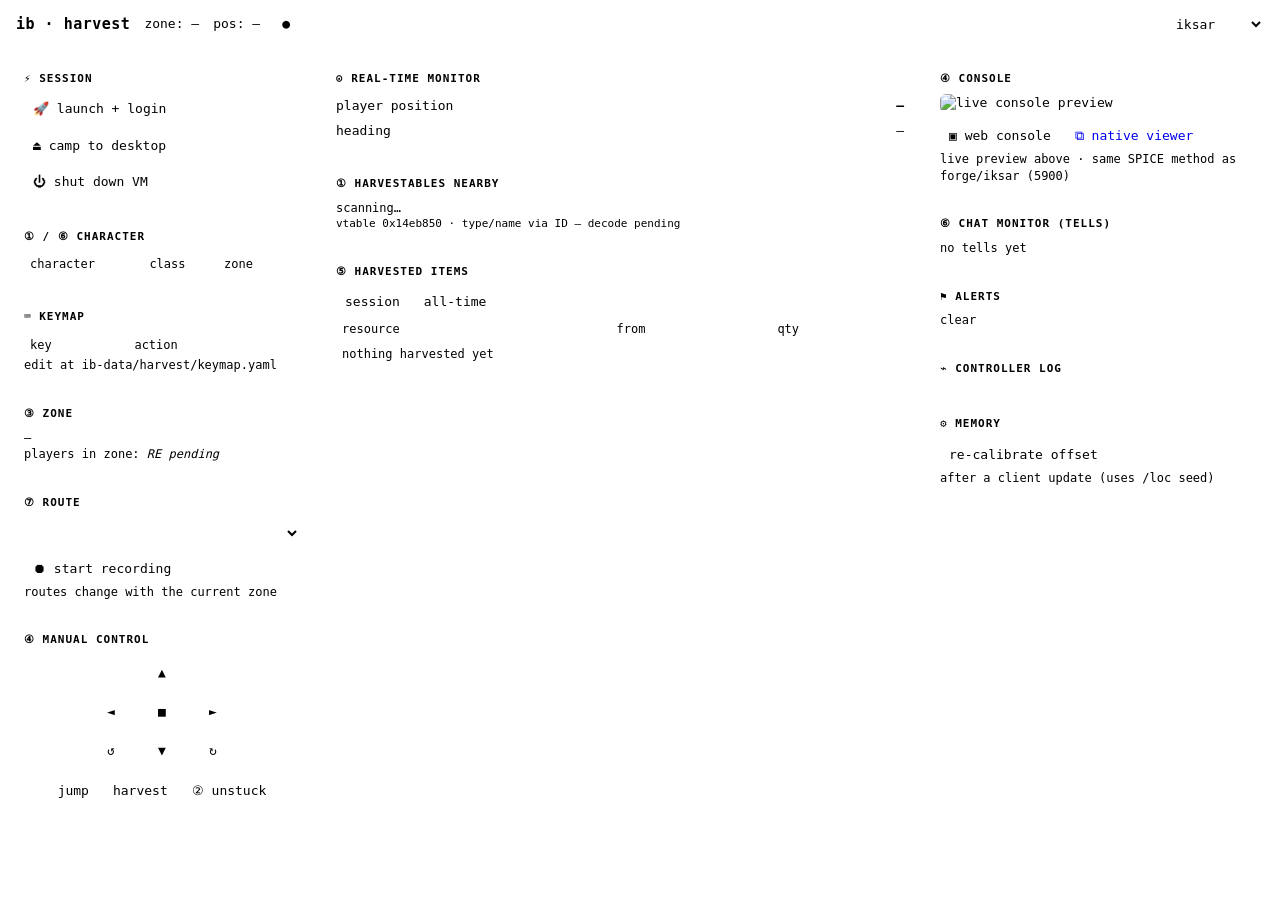
==== harvest/web/index.html @ ede12010 "login: working hands-off launch via agent keybd_event + UI session controls The fix: AHK Send doesn'" ====
<!doctype html>
<html lang="en" data-theme="iksar">
<head>
<meta charset="utf-8"><meta name="viewport" content="width=device-width,initial-scale=1">
<title>ib · harvest</title>
<link rel="stylesheet" href="/static/themes.css">
<style>
*{box-sizing:border-box}
body{margin:0;background:var(--bg);color:var(--fg);font:13px/1.4 ui-monospace,Menlo,Consolas,monospace}
header{display:flex;align-items:center;gap:14px;padding:10px 16px;border-bottom:1px solid var(--line);background:var(--panel)}
header b{color:var(--accent);font-size:15px;letter-spacing:.5px}
.zone{color:var(--good)} .pos{color:var(--muted)}
.pill{padding:2px 8px;border:1px solid var(--line);border-radius:10px;color:var(--muted)}
.pill.live{color:var(--accent);border-color:var(--accent)}
main{display:grid;grid-template-columns:300px 1fr 340px;gap:12px;padding:12px}
.panel{background:var(--panel);border:1px solid var(--line);border-radius:8px;padding:10px 12px;margin-bottom:12px}
.panel h3{margin:0 0 8px;font-size:11px;text-transform:uppercase;letter-spacing:1px;color:var(--muted)}
.pending{color:var(--warn);font-style:italic;font-size:12px}
button,select,input{background:var(--bg);color:var(--fg);border:1px solid var(--line);border-radius:6px;padding:6px 9px;cursor:pointer;font:inherit}
button:hover{border-color:var(--accent)} .btnrow{display:flex;flex-wrap:wrap;gap:6px}
table{width:100%;border-collapse:collapse;font-size:12px}th,td{text-align:left;padding:4px 6px;border-bottom:1px solid var(--line)}th{color:var(--muted);font-weight:400}
tr.sel{cursor:pointer} tr.sel:hover{background:var(--bg)}
.rec{color:var(--bad)} .muted{color:var(--muted);font-size:12px}
.dpad{display:grid;grid-template-columns:repeat(3,46px);gap:5px;justify-content:center}
.dpad button{height:34px}
.mon-row{display:flex;justify-content:space-between;border-bottom:1px solid var(--line);padding:3px 0}
#frame{width:100%;border:1px solid var(--line);border-radius:6px;background:var(--bg);aspect-ratio:16/9;object-fit:cover}
</style>
</head>
<body>
<header>
  <b>ib · harvest</b>
  <span class="zone" id="zone">zone: —</span>
  <span class="pos" id="pos">pos: —</span>
  <span class="pill" id="link">●</span>
  <span style="flex:1"></span>
  <select id="theme" title="theme">
    <option value="iksar">iksar</option><option value="midnight">midnight</option>
    <option value="grafana">grafana</option><option value="amber">amber</option>
    <option value="paper">paper</option><option value="defiler">defiler</option>
  </select>
</header>
<main>
  <!-- LEFT -->
  <div>
    <div class="panel"><h3>⚡ session</h3>
      <div class="btnrow">
        <button onclick="launch()">🚀 launch + login</button>
        <button onclick="camp()">⏏ camp to desktop</button>
        <button onclick="shutdownVM()">⏻ shut down VM</button></div>
      <div class="muted" id="sessmsg"></div>
    </div>
    <div class="panel"><h3>① / ⑥ character</h3>
      <table><thead><tr><th>character</th><th>class</th><th>zone</th><th></th></tr></thead>
        <tbody id="charrows"></tbody></table>
      <div class="muted" id="charmsg"></div>
    </div>
    <div class="panel"><h3>⌨ keymap</h3>
      <table><thead><tr><th>key</th><th>action</th></tr></thead><tbody id="keymaprows"></tbody></table>
      <div class="muted">edit at ib-data/harvest/keymap.yaml</div>
    </div>
    <div class="panel"><h3>③ zone</h3><div id="zone2" class="muted">—</div>
      <div class="muted">players in zone: <span id="pcount" class="pending">RE pending</span></div></div>
    <div class="panel"><h3>⑦ route</h3>
      <select id="routesel" style="width:100%"></select>
      <div class="btnrow" style="margin-top:6px">
        <button id="recbtn" onclick="toggleRec()">⏺ start recording</button>
        <span id="recinfo" class="muted"></span></div>
      <div class="muted">routes change with the current zone</div></div>
    <div class="panel"><h3>④ manual control</h3>
      <div class="dpad">
        <span></span><button onclick="mv('forward')">▲</button><span></span>
        <button onclick="mv('strafeL')">◄</button><button onclick="post('/api/stop')">■</button><button onclick="mv('strafeR')">►</button>
        <button onclick="mv('left')">↺</button><button onclick="mv('back')">▼</button><button onclick="mv('right')">↻</button></div>
      <div class="btnrow" style="margin-top:8px;justify-content:center">
        <button onclick="mv('jump',300)">jump</button>
        <button onclick="post('/api/harvest')">harvest</button>
        <button onclick="unstuck()">② unstuck</button></div></div>
  </div>
  <!-- CENTER -->
  <div>
    <div class="panel"><h3>⊙ real-time monitor</h3>
      <div class="mon-row"><span>player position</span><b id="m_pos" style="color:var(--accent)">—</b></div>
      <div class="mon-row"><span>heading</span><span id="m_hdg">—</span></div></div>
    <div class="panel"><h3>① harvestables nearby <span id="nodeage" class="muted"></span></h3>
      <div id="nodes" class="muted">scanning…</div>
      <div class="muted" style="font-size:11px">vtable 0x14eb850 · type/name via ID — decode pending</div></div>
    <div class="panel"><h3>⑤ harvested items</h3>
      <div class="btnrow"><button onclick="setTab('session')" id="tabS">session</button><button onclick="setTab('all')" id="tabA">all-time</button></div>
      <table><thead><tr><th>resource</th><th>from</th><th>qty</th></tr></thead>
        <tbody id="harvrows"><tr><td class="muted" colspan=3>nothing harvested yet</td></tr></tbody></table></div>
  </div>
  <!-- RIGHT -->
  <div>
    <div class="panel"><h3>④ console</h3>
      <img id="frame" alt="live console preview">
      <div class="btnrow" style="margin-top:8px">
        <button onclick="webConsole()">▣ web console</button>
        <a href="ibconsole://open?port=5900"><button>⧉ native viewer</button></a></div>
      <div class="muted">live preview above · same SPICE method as forge/iksar (5900)</div></div>
    <div class="panel"><h3>⑥ chat monitor (tells)</h3>
      <div id="chatmon" class="muted">no tells yet</div></div>
    <div class="panel"><h3>⚑ alerts</h3>
      <div id="alerts" class="muted">clear</div></div>
    <div class="panel"><h3>⌁ controller log</h3>
      <div id="clog" class="muted" style="max-height:180px;overflow:auto"></div></div>
    <div class="panel"><h3>⚙ memory</h3>
      <button onclick="recal()">re-calibrate offset</button>
      <div class="muted">after a client update (uses /loc seed)</div></div>
  </div>
</main>
<script>
// theme
const th=document.getElementById('theme'); const sv=localStorage.getItem('ibh-theme');
if(sv){document.documentElement.dataset.theme=sv;th.value=sv}
th.onchange=()=>{document.documentElement.dataset.theme=th.value;localStorage.setItem('ibh-theme',th.value)};
let recording=false, lastZone=null, tab='session';
async function post(u,b){return (await fetch(u,{method:'POST',headers:{'Content-Type':'application/json'},body:JSON.stringify(b||{})})).json()}
function mv(dir,ms){post('/api/move',{dir,ms:ms||450})}
function unstuck(){post('/api/move',{dir:'jump',ms:300});setTimeout(()=>post('/api/move',{dir:'back',ms:600}),350)}
function setTab(t){tab=t}
function webConsole(){window.open(location.origin+'/static/spice/console.html?port=5900','ibhcon','width=1040,height=620')}
async function toggleRec(){
  if(!recording){await post('/api/route/record',{action:'start',name:prompt('route name?')||''});recording=true;recbtn.textContent='⏹ stop recording';recbtn.classList.add('rec')}
  else{const r=await post('/api/route/record',{action:'stop'});recording=false;recbtn.textContent='⏺ start recording';recbtn.classList.remove('rec');alert('saved '+(r.name||'')+' — '+(r.points||0)+' pts '+(r.loop?'(loop)':'(open)'))}
}
async function loadChars(){
  const cs=await (await fetch('/api/characters')).json();
  document.getElementById('charrows').innerHTML=cs.map(c=>`<tr class="sel"><td>${c.character}</td><td>${c.class||''}</td><td>${c.zone||''}</td><td><button onclick="login('${c.character}')">login</button></td></tr>`).join('')||'<tr><td class="muted" colspan=4>no characters</td></tr>';
}
async function login(ch){charmsg.textContent='logging in '+ch+'…';const r=await post('/api/char',{character:ch});charmsg.textContent=r.ok?('logged in '+ch):'login failed'}
const sessmsg=()=>document.getElementById('sessmsg');
async function launch(){sessmsg().textContent='launching + logging in (boots VM, ~3-5 min)… watch the controller log';await post('/api/launch',{})}
async function camp(){sessmsg().textContent='camping to desktop…';const r=await post('/api/camp',{});sessmsg().textContent=r.ok?'camped (client closing)':'camp failed'}
async function shutdownVM(){if(!confirm('Shut down the VM?'))return;sessmsg().textContent='shutting down VM…';const r=await post('/api/shutdown',{});sessmsg().textContent=r.ok?'VM shutting down':'shutdown failed'}
async function loadKeymap(){try{const k=await (await fetch('/api/keymap')).json();document.getElementById('keymaprows').innerHTML=(k.binds||[]).map(b=>`<tr><td><b>${b.key}</b></td><td>${b.action}${b.note?` <span class="muted">(${b.note})</span>`:''}</td></tr>`).join('')}catch(e){}}
loadKeymap();
async function recal(){const p=document.getElementById('m_pos').textContent.split(',').map(Number);if(p.length<3||isNaN(p[0]))return alert('no live position');const r=await post('/api/recalibrate',{x:p[0],y:p[1],z:p[2]});alert('offset '+(r.primary||'not found'))}
function refreshFrame(){const f=document.getElementById('frame');const img=new Image();img.onload=()=>{f.src=img.src};img.src='/api/frame.jpg?t='+Date.now()}
async function tick(){
  let d; try{d=await (await fetch('/api/state')).json()}catch(e){document.getElementById('link').className='pill';return}
  const st=d.state||{}, live=st.ok&&st.pos;
  document.getElementById('link').className='pill '+(live?'live':'');
  document.getElementById('zone').textContent='zone: '+(d.zone||'—');
  document.getElementById('zone2').textContent=d.zone||'(RE pending — zone name)';
  document.getElementById('pos').textContent=live?('pos: '+st.pos.join(', ')):'pos: '+(st.err||'—');
  document.getElementById('m_pos').textContent=live?st.pos.join(', '):'—';
  document.getElementById('m_hdg').textContent=(live&&st.heading!=null)?(st.heading+'° '+(st.compass||'')):'—';
  const rs=d.routes||{}, sel=document.getElementById('routesel');
  if(d.zone!==lastZone){lastZone=d.zone;sel.innerHTML='';const ks=Object.keys(rs);(ks.length?ks:[]).forEach(n=>{const o=document.createElement('option');o.textContent=n+' ('+rs[n].points.length+' pts'+(rs[n].loop?', loop':'')+')';sel.appendChild(o)});if(!ks.length){const o=document.createElement('option');o.textContent='(no routes for this zone yet)';sel.appendChild(o)}}
  document.getElementById('recinfo').textContent=d.recording?('● recording '+d.recording.points+' pts'):'';
  document.getElementById('clog').innerHTML=(d.log||[]).slice(-30).reverse().map(l=>'<div>'+l.replace(/</g,'&lt;')+'</div>').join('');
  // nearby NODES — live from the game's harvestable array (fast, every poll, REAL nodes only)
  const nodes=st.nodes||[];
  document.getElementById('nodeage').textContent=live?('· '+nodes.length+' tracked'):'';
  document.getElementById('nodes').innerHTML=(live&&nodes.length)?nodes.slice(0,14).map(n=>
    `<div class="mon-row"><span class="zone">⛏ ${(n.name||'unknown/too far').replace(/</g,'&lt;')}</span><span>${n.dist} m · ${n.xyz[0]}, ${n.xyz[2]}</span></div>`).join('')
    :(live?'<span class="muted">no harvestables within 220 m</span>':'<span class="pending">…</span>');
  // harvested-items table (session / all-time) — resource name · source node · qty
  const hv=d.harvest||{session:{},all_time:{}}; const tbl=hv[tab==='all'?'all_time':'session']||{};
  document.getElementById('tabS').style.borderColor=tab==='session'?'var(--accent)':'';
  document.getElementById('tabA').style.borderColor=tab==='all'?'var(--accent)':'';
  const rows=Object.entries(tbl).sort((a,b)=>b[1].qty-a[1].qty);
  document.getElementById('harvrows').innerHTML=rows.length?rows.map(([item,e])=>
    `<tr><td>${e.rare?'<span class="rec" title="rare">★ </span>':''}${item.replace(/</g,'&lt;')}</td><td class="muted">${(e.node||'').replace(/</g,'&lt;')}</td><td>${e.qty}</td></tr>`).join('')
    :'<tr><td class="muted" colspan=3>nothing harvested yet</td></tr>';
  // chat monitor (tells)
  const tells=hv.tells||[];
  document.getElementById('chatmon').innerHTML=tells.length?tells.slice(-8).reverse().map(t=>
    `<div><b class="zone">${(t.from||'?').replace(/</g,'&lt;')}</b>: ${(t.msg||'').replace(/</g,'&lt;')}</div>`).join(''):'no tells yet';
  // alerts
  const al=d.alerts||[]; const col={combat:'var(--bad)',pm:'var(--accent)',rare:'var(--good)',stuck:'var(--warn)'};
  document.getElementById('alerts').innerHTML=al.length?al.map(a=>
    `<div style="color:${col[a.kind]||'var(--fg)'}">● ${a.kind.toUpperCase()} — ${(a.msg||'').replace(/</g,'&lt;')}</div>`).join(''):'<span class="muted">clear</span>';
}
loadChars();setInterval(tick,1500);tick();setInterval(refreshFrame,1500);refreshFrame();
</script>
</body>
</html>
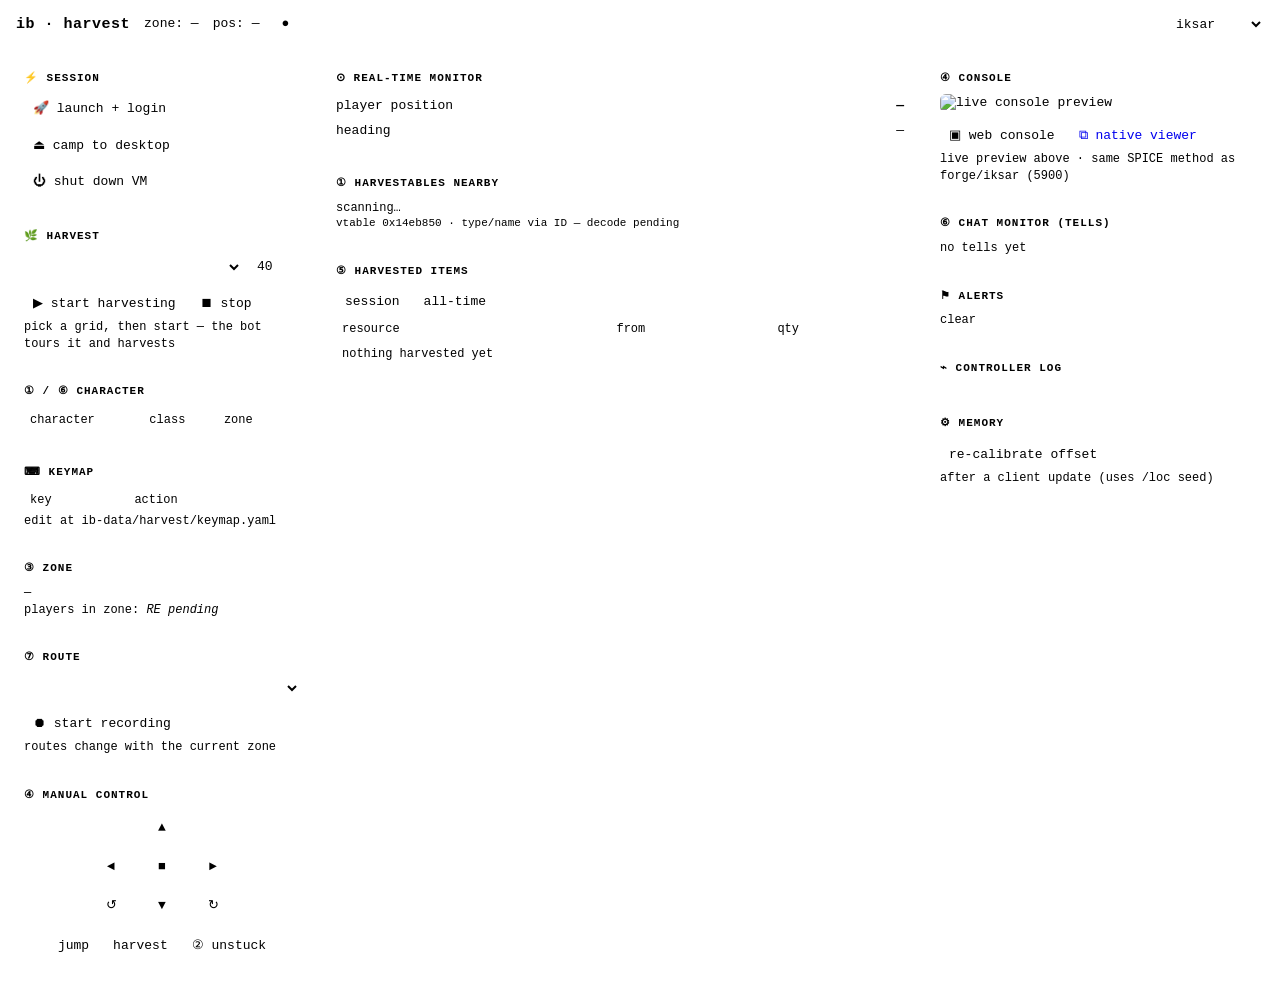
==== commit 4c9a8fb5: "harvest: self-serve gather from the UI (grid picker + start/stop) + HUD on launch #2 self-serve harv" ====
--- a/harvest/web/index.html
+++ b/harvest/web/index.html
@@ -49,6 +49,16 @@
         <button onclick="camp()">⏏ camp to desktop</button>
         <button onclick="shutdownVM()">⏻ shut down VM</button></div>
       <div class="muted" id="sessmsg"></div>
+    </div>
+    <div class="panel"><h3>🌿 harvest</h3>
+      <div class="btnrow">
+        <select id="gridsel" style="flex:1" title="recorded grid (route) to harvest on"></select>
+        <input id="laps" type="number" value="40" min="1" style="width:52px" title="laps around the grid">
+      </div>
+      <div class="btnrow" style="margin-top:6px">
+        <button onclick="startHarvest()" id="harvbtn">▶ start harvesting</button>
+        <button onclick="stopHarvest()">⏹ stop</button></div>
+      <div class="muted" id="harvmsg">pick a grid, then start — the bot tours it and harvests</div>
     </div>
     <div class="panel"><h3>① / ⑥ character</h3>
       <table><thead><tr><th>character</th><th>class</th><th>zone</th><th></th></tr></thead>
@@ -135,6 +145,11 @@
 async function shutdownVM(){if(!confirm('Shut down the VM?'))return;sessmsg().textContent='shutting down VM…';const r=await post('/api/shutdown',{});sessmsg().textContent=r.ok?'VM shutting down':'shutdown failed'}
 async function loadKeymap(){try{const k=await (await fetch('/api/keymap')).json();document.getElementById('keymaprows').innerHTML=(k.binds||[]).map(b=>`<tr><td><b>${b.key}</b></td><td>${b.action}${b.note?` <span class="muted">(${b.note})</span>`:''}</td></tr>`).join('')}catch(e){}}
 loadKeymap();
+async function loadGrids(){try{const d=await (await fetch('/api/grids')).json();const sel=document.getElementById('gridsel');sel.innerHTML=(d.grids||[]).map(g=>`<option value="${g.zone}">${g.zone} — ${g.points} pts</option>`).join('')||'<option value="">no grid recorded</option>';}catch(e){}}
+loadGrids();
+const harvmsg=()=>document.getElementById('harvmsg');
+async function startHarvest(){const zone=document.getElementById('gridsel').value;const laps=parseInt(document.getElementById('laps').value)||40;harvmsg().textContent='starting harvest…';const r=await post('/api/gather',{action:'start',zone,laps});harvmsg().textContent=r.ok?`harvesting ${r.grid} (${r.laps} laps)`:`start failed: ${r.err||'?'}`;}
+async function stopHarvest(){harvmsg().textContent='stopping…';await post('/api/gather',{action:'stop'});harvmsg().textContent='stopped';}
 async function recal(){const p=document.getElementById('m_pos').textContent.split(',').map(Number);if(p.length<3||isNaN(p[0]))return alert('no live position');const r=await post('/api/recalibrate',{x:p[0],y:p[1],z:p[2]});alert('offset '+(r.primary||'not found'))}
 function refreshFrame(){const f=document.getElementById('frame');const img=new Image();img.onload=()=>{f.src=img.src};img.src='/api/frame.jpg?t='+Date.now()}
 async function tick(){
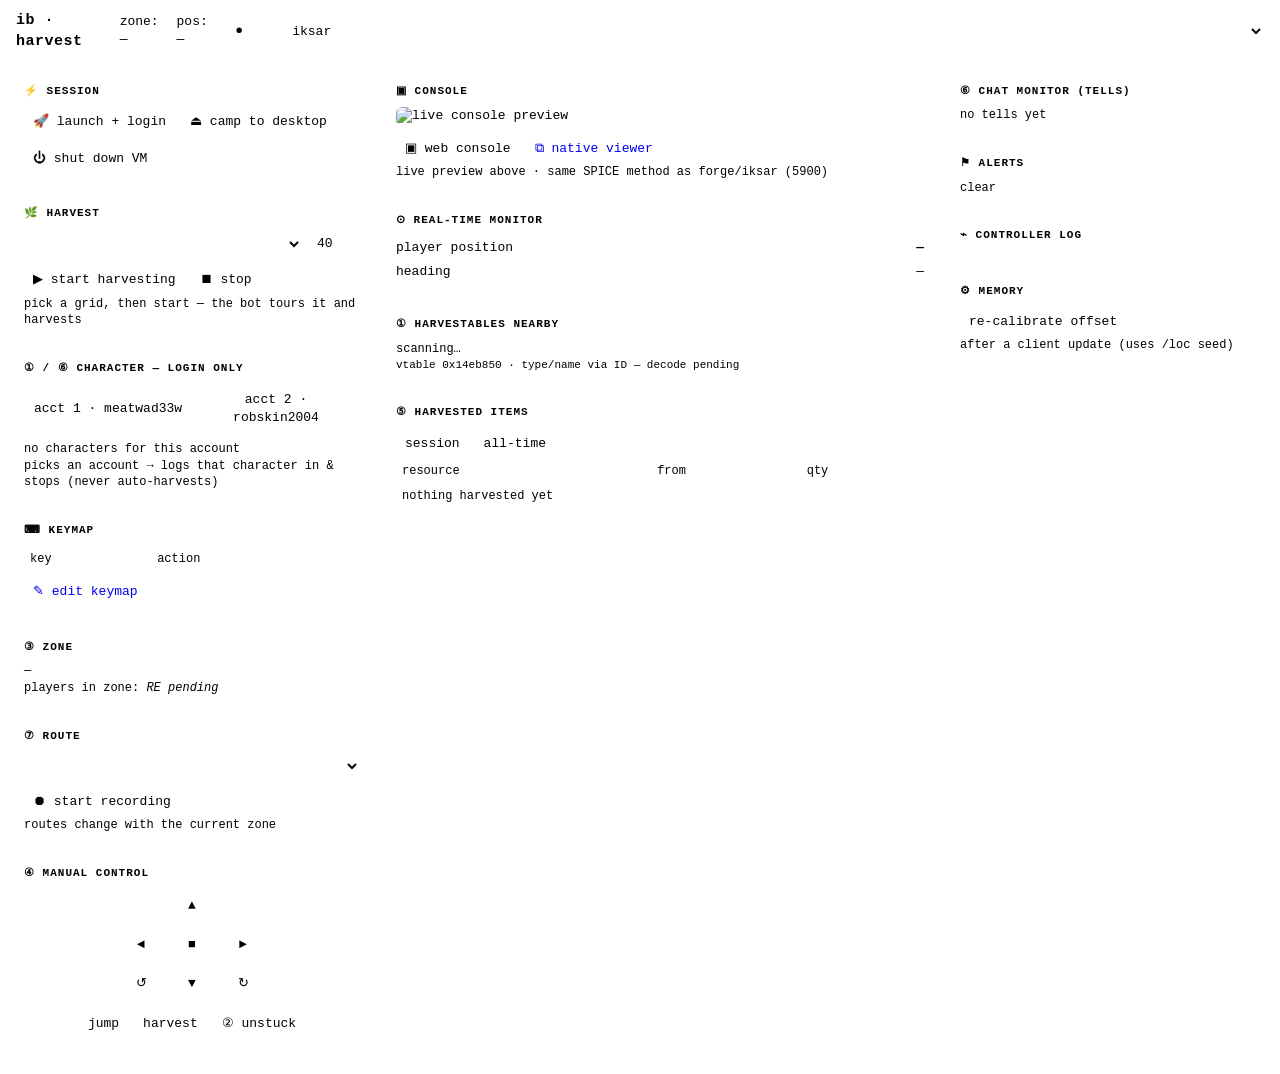
==== commit d434e25b: "harvest UI: wider panels, account/char login selector, console centered, keymap editor 1. Widen left" ====
--- a/harvest/web/index.html
+++ b/harvest/web/index.html
@@ -12,12 +12,19 @@
 .zone{color:var(--good)} .pos{color:var(--muted)}
 .pill{padding:2px 8px;border:1px solid var(--line);border-radius:10px;color:var(--muted)}
 .pill.live{color:var(--accent);border-color:var(--accent)}
-main{display:grid;grid-template-columns:300px 1fr 340px;gap:12px;padding:12px}
-.panel{background:var(--panel);border:1px solid var(--line);border-radius:8px;padding:10px 12px;margin-bottom:12px}
+main{display:grid;grid-template-columns:360px minmax(0,1fr) 320px;gap:12px;padding:12px}
+.panel{background:var(--panel);border:1px solid var(--line);border-radius:8px;padding:10px 12px;margin-bottom:12px;min-width:0}
 .panel h3{margin:0 0 8px;font-size:11px;text-transform:uppercase;letter-spacing:1px;color:var(--muted)}
 .pending{color:var(--warn);font-style:italic;font-size:12px}
-button,select,input{background:var(--bg);color:var(--fg);border:1px solid var(--line);border-radius:6px;padding:6px 9px;cursor:pointer;font:inherit}
+button,select,input{background:var(--bg);color:var(--fg);border:1px solid var(--line);border-radius:6px;padding:6px 9px;cursor:pointer;font:inherit;max-width:100%}
+select{width:100%}
 button:hover{border-color:var(--accent)} .btnrow{display:flex;flex-wrap:wrap;gap:6px}
+.seg{display:flex;gap:0;margin-bottom:8px}
+.seg button{flex:1;border-radius:0;border-right:0}
+.seg button:first-child{border-radius:6px 0 0 6px} .seg button:last-child{border-radius:0 6px 6px 0;border-right:1px solid var(--line)}
+.seg button.on{background:var(--accent);color:var(--bg);border-color:var(--accent)}
+.charlist button{padding:3px 8px}
+#frame.big{aspect-ratio:16/10}
 table{width:100%;border-collapse:collapse;font-size:12px}th,td{text-align:left;padding:4px 6px;border-bottom:1px solid var(--line)}th{color:var(--muted);font-weight:400}
 tr.sel{cursor:pointer} tr.sel:hover{background:var(--bg)}
 .rec{color:var(--bad)} .muted{color:var(--muted);font-size:12px}
@@ -60,14 +67,16 @@
         <button onclick="stopHarvest()">⏹ stop</button></div>
       <div class="muted" id="harvmsg">pick a grid, then start — the bot tours it and harvests</div>
     </div>
-    <div class="panel"><h3>① / ⑥ character</h3>
-      <table><thead><tr><th>character</th><th>class</th><th>zone</th><th></th></tr></thead>
-        <tbody id="charrows"></tbody></table>
-      <div class="muted" id="charmsg"></div>
+    <div class="panel"><h3>① / ⑥ character — login only</h3>
+      <div class="seg">
+        <button id="acc1" onclick="setAcct('meatwad33w')">acct 1 · meatwad33w</button>
+        <button id="acc2" onclick="setAcct('robskin2004')">acct 2 · robskin2004</button></div>
+      <div id="charlist" class="charlist btnrow"></div>
+      <div class="muted" id="charmsg">picks an account → logs that character in &amp; stops (never auto-harvests)</div>
     </div>
     <div class="panel"><h3>⌨ keymap</h3>
       <table><thead><tr><th>key</th><th>action</th></tr></thead><tbody id="keymaprows"></tbody></table>
-      <div class="muted">edit at ib-data/harvest/keymap.yaml</div>
+      <div class="btnrow" style="margin-top:6px"><a href="/static/keymap.html"><button>✎ edit keymap</button></a></div>
     </div>
     <div class="panel"><h3>③ zone</h3><div id="zone2" class="muted">—</div>
       <div class="muted">players in zone: <span id="pcount" class="pending">RE pending</span></div></div>
@@ -89,6 +98,12 @@
   </div>
   <!-- CENTER -->
   <div>
+    <div class="panel"><h3>▣ console</h3>
+      <img id="frame" class="big" alt="live console preview">
+      <div class="btnrow" style="margin-top:8px">
+        <button onclick="webConsole()">▣ web console</button>
+        <a href="ibconsole://open?port=5900"><button>⧉ native viewer</button></a></div>
+      <div class="muted">live preview above · same SPICE method as forge/iksar (5900)</div></div>
     <div class="panel"><h3>⊙ real-time monitor</h3>
       <div class="mon-row"><span>player position</span><b id="m_pos" style="color:var(--accent)">—</b></div>
       <div class="mon-row"><span>heading</span><span id="m_hdg">—</span></div></div>
@@ -102,12 +117,6 @@
   </div>
   <!-- RIGHT -->
   <div>
-    <div class="panel"><h3>④ console</h3>
-      <img id="frame" alt="live console preview">
-      <div class="btnrow" style="margin-top:8px">
-        <button onclick="webConsole()">▣ web console</button>
-        <a href="ibconsole://open?port=5900"><button>⧉ native viewer</button></a></div>
-      <div class="muted">live preview above · same SPICE method as forge/iksar (5900)</div></div>
     <div class="panel"><h3>⑥ chat monitor (tells)</h3>
       <div id="chatmon" class="muted">no tells yet</div></div>
     <div class="panel"><h3>⚑ alerts</h3>
@@ -134,21 +143,22 @@
   if(!recording){await post('/api/route/record',{action:'start',name:prompt('route name?')||''});recording=true;recbtn.textContent='⏹ stop recording';recbtn.classList.add('rec')}
   else{const r=await post('/api/route/record',{action:'stop'});recording=false;recbtn.textContent='⏺ start recording';recbtn.classList.remove('rec');alert('saved '+(r.name||'')+' — '+(r.points||0)+' pts '+(r.loop?'(loop)':'(open)'))}
 }
-async function loadChars(){
-  const cs=await (await fetch('/api/characters')).json();
-  document.getElementById('charrows').innerHTML=cs.map(c=>`<tr class="sel"><td>${c.character}</td><td>${c.class||''}</td><td>${c.zone||''}</td><td><button onclick="login('${c.character}')">login</button></td></tr>`).join('')||'<tr><td class="muted" colspan=4>no characters</td></tr>';
-}
-async function login(ch){charmsg.textContent='logging in '+ch+'…';const r=await post('/api/char',{character:ch});charmsg.textContent=r.ok?('logged in '+ch):'login failed'}
+let chars=[], acct='robskin2004';
+async function loadChars(){try{chars=await (await fetch('/api/characters')).json()}catch(e){chars=[]}renderChars();}
+function setAcct(u){acct=u;document.getElementById('acc1').classList.toggle('on',u==='meatwad33w');document.getElementById('acc2').classList.toggle('on',u==='robskin2004');renderChars();}
+function renderChars(){const list=chars.filter(c=>c.user===acct);document.getElementById('charlist').innerHTML=list.length?list.map(c=>`<button onclick="loginChar('${c.character}')">${c.character}</button>`).join(''):'<span class="muted">no characters for this account</span>';}
+async function loginChar(ch){document.getElementById('charmsg').textContent='launching + logging in '+ch+'… (boots VM ~3-5 min) — watch the controller log';await post('/api/launch',{character:ch});}
+loadChars(); setAcct('robskin2004');
 const sessmsg=()=>document.getElementById('sessmsg');
 async function launch(){sessmsg().textContent='launching + logging in (boots VM, ~3-5 min)… watch the controller log';await post('/api/launch',{})}
 async function camp(){sessmsg().textContent='camping to desktop…';const r=await post('/api/camp',{});sessmsg().textContent=r.ok?'camped (client closing)':'camp failed'}
 async function shutdownVM(){if(!confirm('Shut down the VM?'))return;sessmsg().textContent='shutting down VM…';const r=await post('/api/shutdown',{});sessmsg().textContent=r.ok?'VM shutting down':'shutdown failed'}
 async function loadKeymap(){try{const k=await (await fetch('/api/keymap')).json();document.getElementById('keymaprows').innerHTML=(k.binds||[]).map(b=>`<tr><td><b>${b.key}</b></td><td>${b.action}${b.note?` <span class="muted">(${b.note})</span>`:''}</td></tr>`).join('')}catch(e){}}
 loadKeymap();
-async function loadGrids(){try{const d=await (await fetch('/api/grids')).json();const sel=document.getElementById('gridsel');sel.innerHTML=(d.grids||[]).map(g=>`<option value="${g.zone}">${g.zone} — ${g.points} pts</option>`).join('')||'<option value="">no grid recorded</option>';}catch(e){}}
+async function loadGrids(){try{const d=await (await fetch('/api/grids')).json();const sel=document.getElementById('gridsel');sel.innerHTML=(d.grids||[]).map(g=>`<option value="${g.file}">${g.name} — ${g.points} pts</option>`).join('')||'<option value="">no grid recorded</option>';}catch(e){}}
 loadGrids();
 const harvmsg=()=>document.getElementById('harvmsg');
-async function startHarvest(){const zone=document.getElementById('gridsel').value;const laps=parseInt(document.getElementById('laps').value)||40;harvmsg().textContent='starting harvest…';const r=await post('/api/gather',{action:'start',zone,laps});harvmsg().textContent=r.ok?`harvesting ${r.grid} (${r.laps} laps)`:`start failed: ${r.err||'?'}`;}
+async function startHarvest(){const grid=document.getElementById('gridsel').value;const laps=parseInt(document.getElementById('laps').value)||40;harvmsg().textContent='starting harvest…';const r=await post('/api/gather',{action:'start',grid,laps});harvmsg().textContent=r.ok?`harvesting ${r.grid} (${r.laps} laps)`:`start failed: ${r.err||'?'}`;}
 async function stopHarvest(){harvmsg().textContent='stopping…';await post('/api/gather',{action:'stop'});harvmsg().textContent='stopped';}
 async function recal(){const p=document.getElementById('m_pos').textContent.split(',').map(Number);if(p.length<3||isNaN(p[0]))return alert('no live position');const r=await post('/api/recalibrate',{x:p[0],y:p[1],z:p[2]});alert('offset '+(r.primary||'not found'))}
 function refreshFrame(){const f=document.getElementById('frame');const img=new Image();img.onload=()=>{f.src=img.src};img.src='/api/frame.jpg?t='+Date.now()}
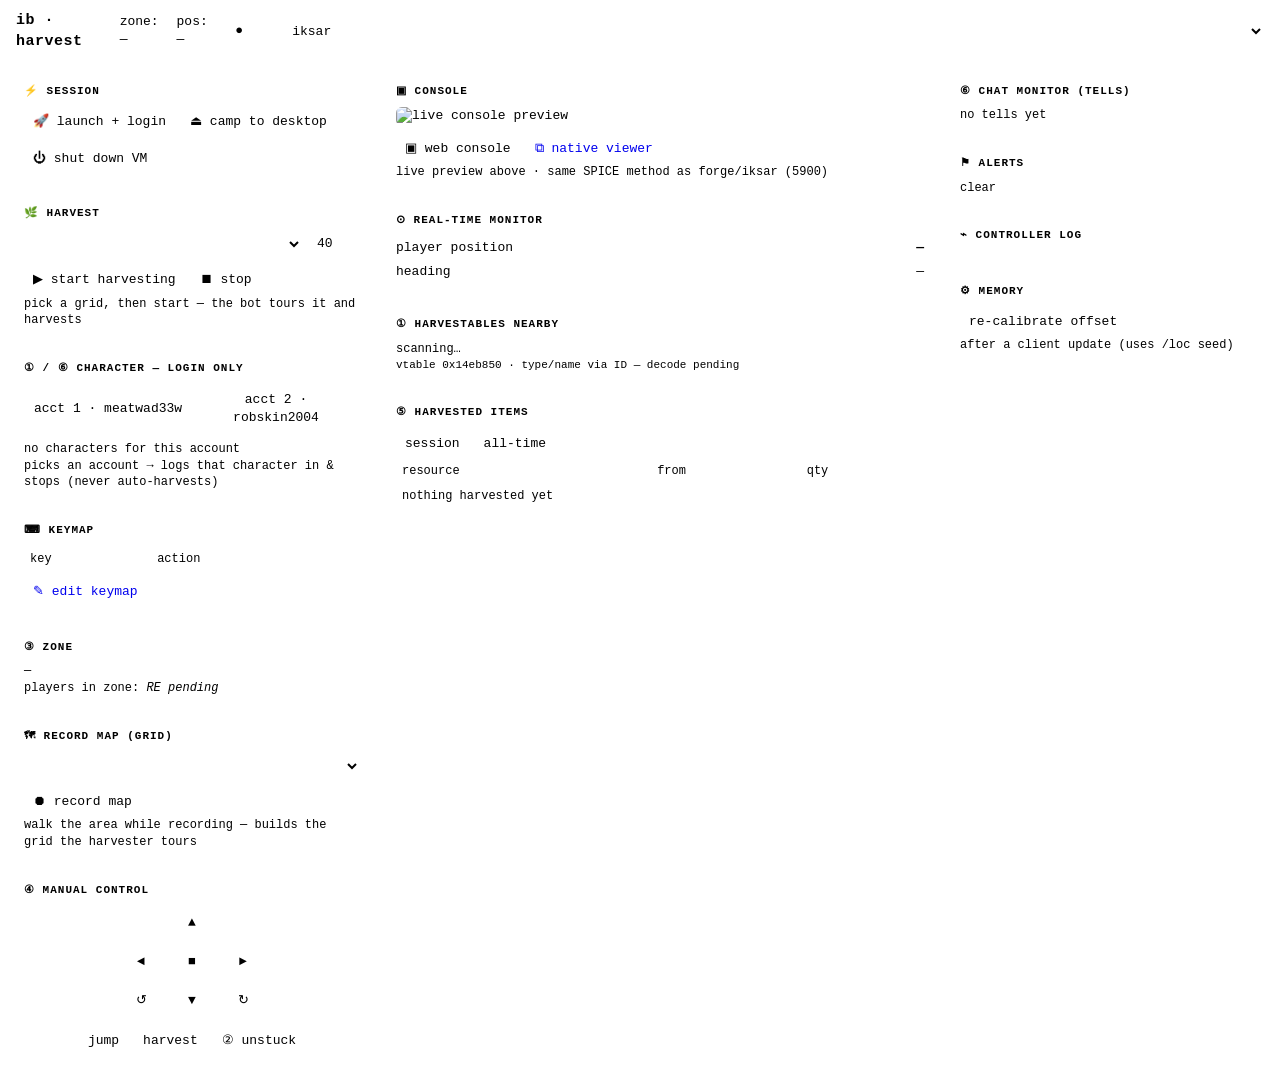
==== commit 396b927c: "harvest: repurpose the route panel into a GRID recorder (the map the gather uses) The old ⑦ route pa" ====
--- a/harvest/web/index.html
+++ b/harvest/web/index.html
@@ -80,12 +80,13 @@
     </div>
     <div class="panel"><h3>③ zone</h3><div id="zone2" class="muted">—</div>
       <div class="muted">players in zone: <span id="pcount" class="pending">RE pending</span></div></div>
-    <div class="panel"><h3>⑦ route</h3>
-      <select id="routesel" style="width:100%"></select>
+    <div class="panel"><h3>🗺 record map (grid)</h3>
+      <select id="recgrid" onchange="recGridChange()"></select>
+      <input id="recname" placeholder="new grid name — e.g. Thundering Steppes SE Station" style="display:none;margin-top:6px">
       <div class="btnrow" style="margin-top:6px">
-        <button id="recbtn" onclick="toggleRec()">⏺ start recording</button>
+        <button id="recbtn" onclick="toggleGridRec()">⏺ record map</button>
         <span id="recinfo" class="muted"></span></div>
-      <div class="muted">routes change with the current zone</div></div>
+      <div class="muted">walk the area while recording — builds the grid the harvester tours</div></div>
     <div class="panel"><h3>④ manual control</h3>
       <div class="dpad">
         <span></span><button onclick="mv('forward')">▲</button><span></span>
@@ -133,16 +134,32 @@
 const th=document.getElementById('theme'); const sv=localStorage.getItem('ibh-theme');
 if(sv){document.documentElement.dataset.theme=sv;th.value=sv}
 th.onchange=()=>{document.documentElement.dataset.theme=th.value;localStorage.setItem('ibh-theme',th.value)};
-let recording=false, lastZone=null, tab='session';
+let grecording=false, lastZone=null, tab='session';
 async function post(u,b){return (await fetch(u,{method:'POST',headers:{'Content-Type':'application/json'},body:JSON.stringify(b||{})})).json()}
 function mv(dir,ms){post('/api/move',{dir,ms:ms||450})}
 function unstuck(){post('/api/move',{dir:'jump',ms:300});setTimeout(()=>post('/api/move',{dir:'back',ms:600}),350)}
 function setTab(t){tab=t}
 function webConsole(){window.open(location.origin+'/static/spice/console.html?port=5900','ibhcon','width=1040,height=620')}
-async function toggleRec(){
-  if(!recording){await post('/api/route/record',{action:'start',name:prompt('route name?')||''});recording=true;recbtn.textContent='⏹ stop recording';recbtn.classList.add('rec')}
-  else{const r=await post('/api/route/record',{action:'stop'});recording=false;recbtn.textContent='⏺ start recording';recbtn.classList.remove('rec');alert('saved '+(r.name||'')+' — '+(r.points||0)+' pts '+(r.loop?'(loop)':'(open)'))}
+async function loadRecGrids(){
+  try{const d=await (await fetch('/api/grids')).json();const sel=document.getElementById('recgrid');
+    sel.innerHTML=(d.grids||[]).map(g=>`<option value="${g.file}">extend: ${g.name} (${g.points} pts)</option>`).join('')+'<option value="__new__">＋ new grid…</option>';
+    recGridChange();}catch(e){}
 }
+function recGridChange(){document.getElementById('recname').style.display=document.getElementById('recgrid').value==='__new__'?'block':'none';}
+async function toggleGridRec(){
+  const btn=document.getElementById('recbtn');
+  if(!grecording){
+    const sel=document.getElementById('recgrid').value; let body={action:'start'};
+    if(sel==='__new__'){const nm=document.getElementById('recname').value.trim();if(!nm){alert('name the new grid first');return;}body.name=nm;}
+    else if(sel){body.grid=sel;}
+    await post('/api/graph',body);grecording=true;btn.textContent='⏹ stop & save';btn.classList.add('rec');
+  } else {
+    const r=await post('/api/graph',{action:'stop'});grecording=false;btn.textContent='⏺ record map';btn.classList.remove('rec');
+    alert('saved '+(r.name||'grid')+' — '+(r.points||0)+' pts, '+(r.edges||0)+' edges');
+    loadGrids();loadRecGrids();
+  }
+}
+loadRecGrids();
 let chars=[], acct='robskin2004';
 async function loadChars(){try{chars=await (await fetch('/api/characters')).json()}catch(e){chars=[]}renderChars();}
 function setAcct(u){acct=u;document.getElementById('acc1').classList.toggle('on',u==='meatwad33w');document.getElementById('acc2').classList.toggle('on',u==='robskin2004');renderChars();}
@@ -171,9 +188,8 @@
   document.getElementById('pos').textContent=live?('pos: '+st.pos.join(', ')):'pos: '+(st.err||'—');
   document.getElementById('m_pos').textContent=live?st.pos.join(', '):'—';
   document.getElementById('m_hdg').textContent=(live&&st.heading!=null)?(st.heading+'° '+(st.compass||'')):'—';
-  const rs=d.routes||{}, sel=document.getElementById('routesel');
-  if(d.zone!==lastZone){lastZone=d.zone;sel.innerHTML='';const ks=Object.keys(rs);(ks.length?ks:[]).forEach(n=>{const o=document.createElement('option');o.textContent=n+' ('+rs[n].points.length+' pts'+(rs[n].loop?', loop':'')+')';sel.appendChild(o)});if(!ks.length){const o=document.createElement('option');o.textContent='(no routes for this zone yet)';sel.appendChild(o)}}
-  document.getElementById('recinfo').textContent=d.recording?('● recording '+d.recording.points+' pts'):'';
+  const g=d.graph||{};
+  document.getElementById('recinfo').textContent=g.recording?('● '+(g.points||0)+' pts · '+(g.edges||0)+' edges'):'';
   document.getElementById('clog').innerHTML=(d.log||[]).slice(-30).reverse().map(l=>'<div>'+l.replace(/</g,'&lt;')+'</div>').join('');
   // nearby NODES — live from the game's harvestable array (fast, every poll, REAL nodes only)
   const nodes=st.nodes||[];
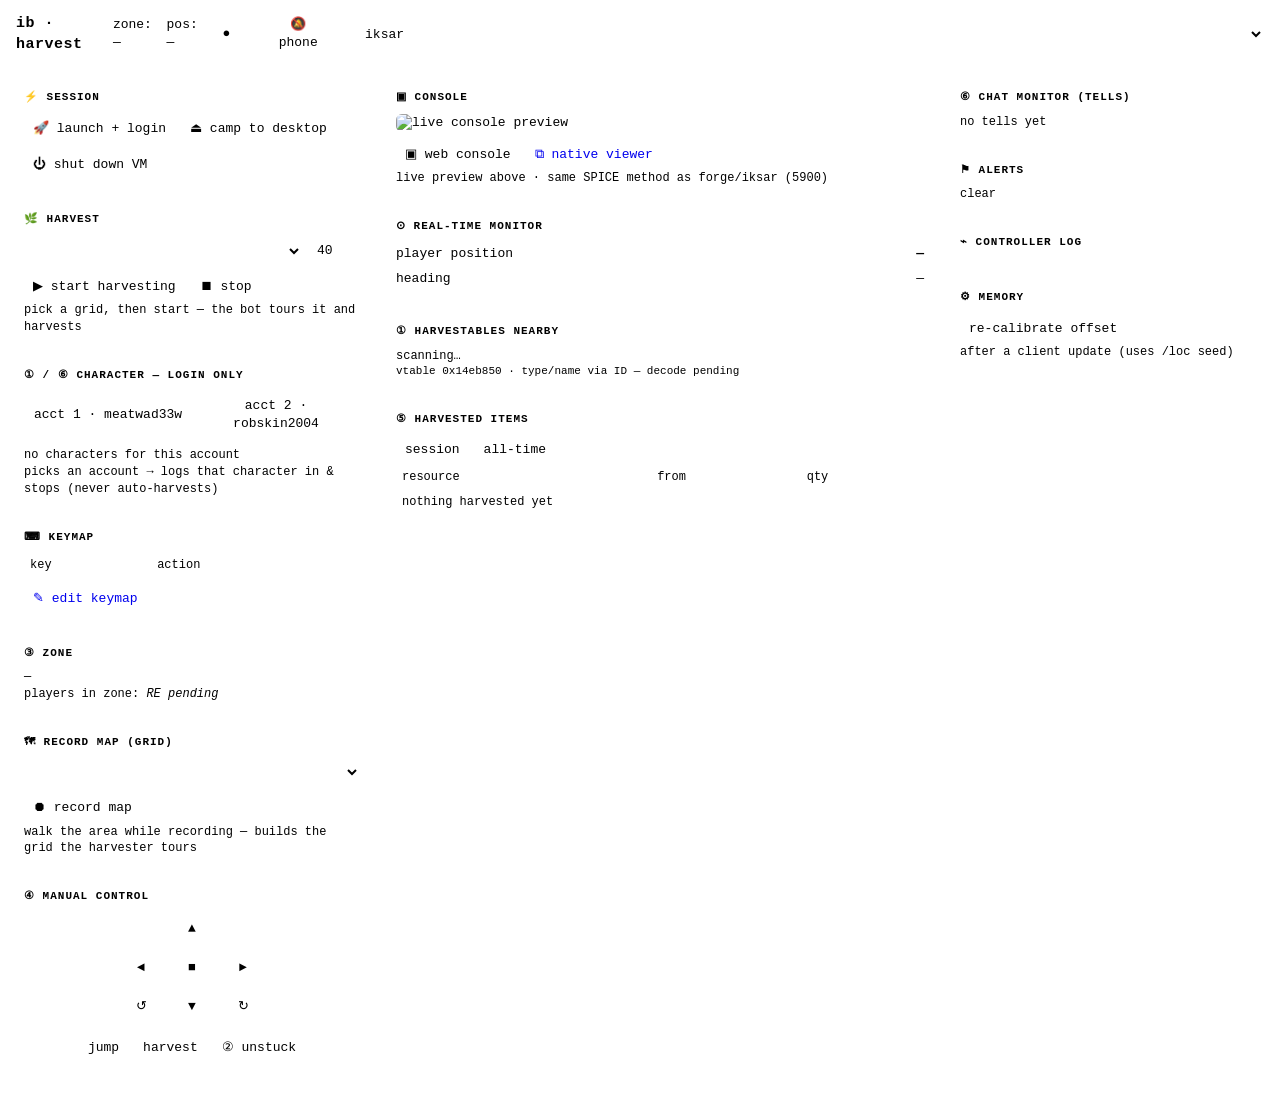
==== commit 48001276: "phone push via ntfy + runtime on/off toggle (all three tools) - shared/push.py: best-effort ntfy pus" ====
--- a/harvest/web/index.html
+++ b/harvest/web/index.html
@@ -41,6 +41,7 @@
   <span class="pos" id="pos">pos: —</span>
   <span class="pill" id="link">●</span>
   <span style="flex:1"></span>
+  <button id="phoneBtn" title="phone alerts" style="margin-right:8px">🔕 phone</button>
   <select id="theme" title="theme">
     <option value="iksar">iksar</option><option value="midnight">midnight</option>
     <option value="grafana">grafana</option><option value="amber">amber</option>
@@ -129,6 +130,7 @@
       <div class="muted">after a client update (uses /loc seed)</div></div>
   </div>
 </main>
+<script src="/static/toast.js"></script>
 <script>
 // theme
 const th=document.getElementById('theme'); const sv=localStorage.getItem('ibh-theme');
@@ -210,10 +212,27 @@
   document.getElementById('chatmon').innerHTML=tells.length?tells.slice(-8).reverse().map(t=>
     `<div><b class="zone">${(t.from||'?').replace(/</g,'&lt;')}</b>: ${(t.msg||'').replace(/</g,'&lt;')}</div>`).join(''):'no tells yet';
   // alerts
-  const al=d.alerts||[]; const col={combat:'var(--bad)',pm:'var(--accent)',rare:'var(--good)',stuck:'var(--warn)'};
+  const al=d.alerts||[]; const col={combat:'var(--bad)',pm:'var(--accent)',rare:'var(--good)',stuck:'var(--warn)',bags:'var(--warn)'};
   document.getElementById('alerts').innerHTML=al.length?al.map(a=>
     `<div style="color:${col[a.kind]||'var(--fg)'}">● ${a.kind.toUpperCase()} — ${(a.msg||'').replace(/</g,'&lt;')}</div>`).join(''):'<span class="muted">clear</span>';
-}
+  // toasts + OS notifications for new rares / tells (diff by newest timestamp)
+  notifyNew((d.harvest&&d.harvest.rares)||[], 'rare', r=>['Rare harvest found!', r.item+(r.node?` (${r.node})`:''), 'good']);
+  notifyNew((d.harvest&&d.harvest.tells)||[], 'tell', t=>[`Tell from ${t.from}`, t.msg, 'warn']);
+  notifyNew((d.harvest&&d.harvest.bagsfull)||[], 'bags', ()=>['Bags full', 'inventory full — harvesting is blocked', 'error']);
+}
+const _seen={};
+function notifyNew(arr, key, fmt){
+  if(!arr.length) return;
+  const newest=Math.max(...arr.map(x=>x.t||0));
+  if(_seen[key]===undefined){_seen[key]=newest;return;}  // prime: skip backlog on load
+  if(newest<=_seen[key]) return;
+  arr.filter(x=>(x.t||0)>_seen[key]).forEach(x=>{
+    const[t,dt,lv]=fmt(x); ibNotify.show(t,dt,lv);
+    if(typeof Notification!=='undefined'&&Notification.permission==='granted'){try{new Notification(t,{body:dt||''})}catch(e){}}
+  });
+  _seen[key]=newest;
+}
+ibNotify.phone(document.getElementById('phoneBtn'));
 loadChars();setInterval(tick,1500);tick();setInterval(refreshFrame,1500);refreshFrame();
 </script>
 </body>
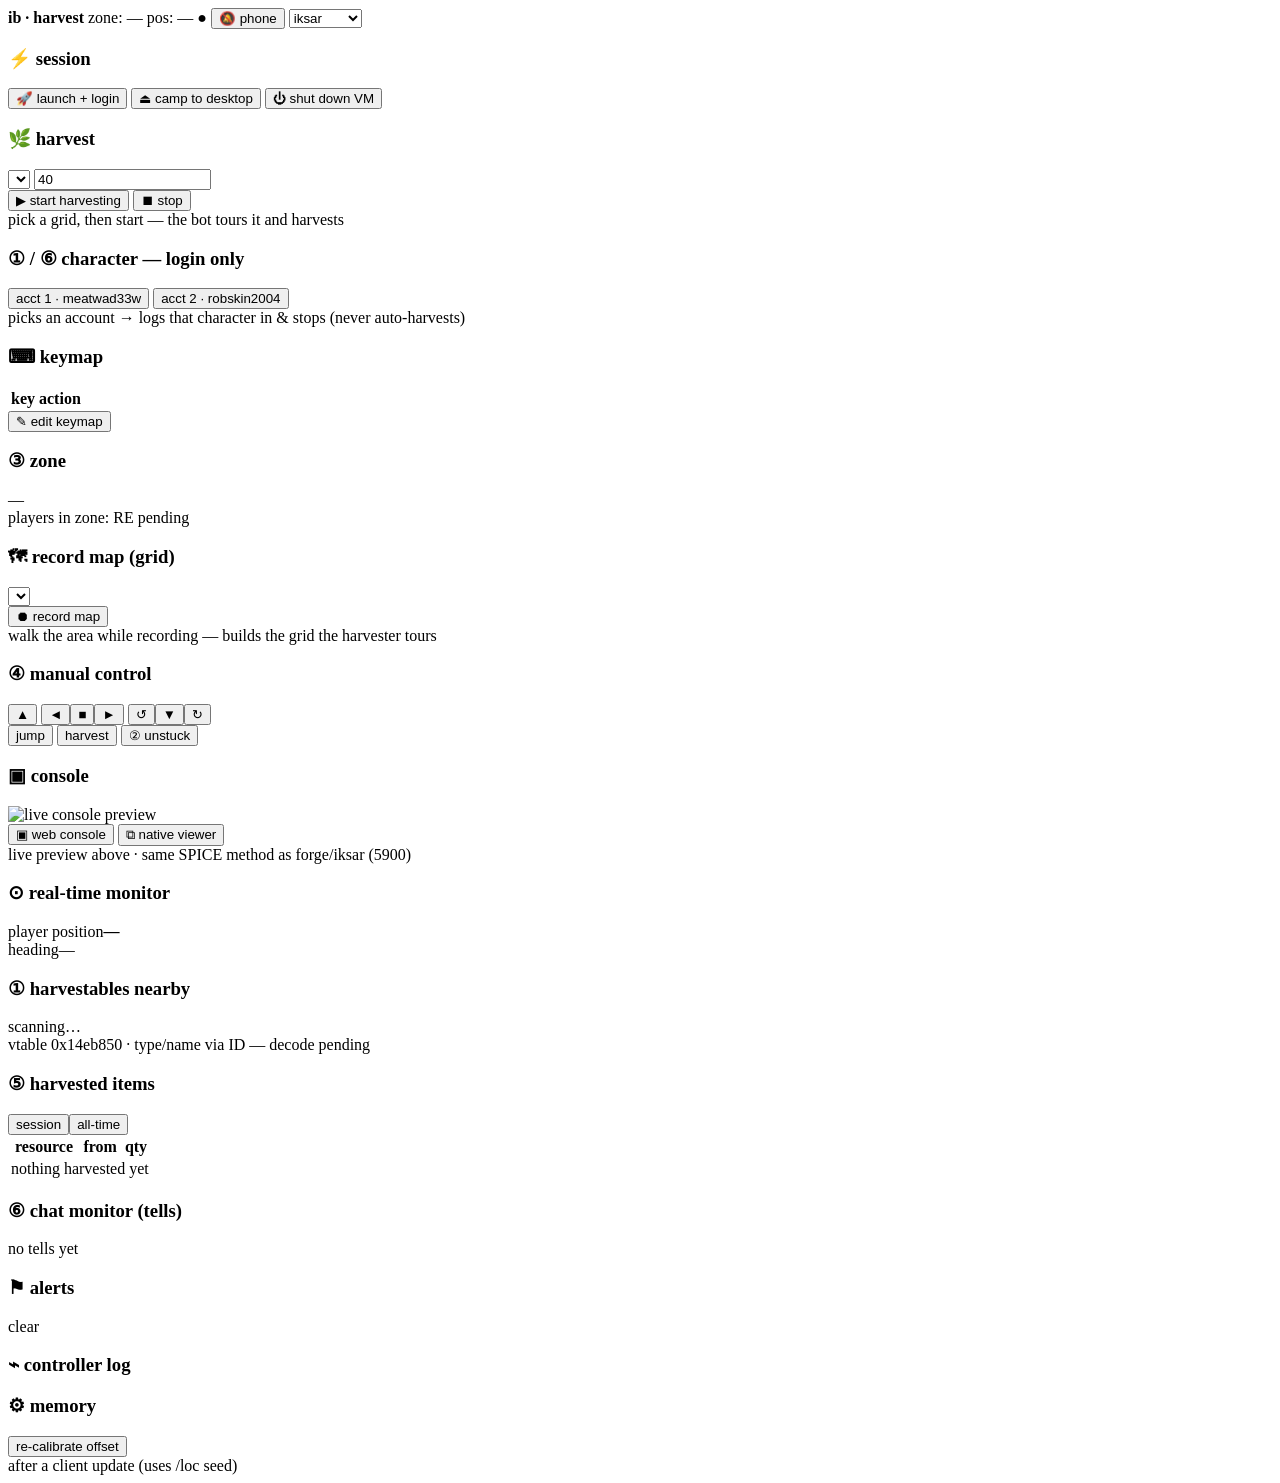
==== commit 4a3245ae: "REFACTOR Session E: P5 UI cleanup — ui-core.js + harvest page split + inline-style purge P5.4: web_c" ====
--- a/harvest/web/index.html
+++ b/harvest/web/index.html
@@ -3,36 +3,8 @@
 <head>
 <meta charset="utf-8"><meta name="viewport" content="width=device-width,initial-scale=1">
 <title>ib · harvest</title>
-<link rel="stylesheet" href="/static/themes.css">
-<style>
-*{box-sizing:border-box}
-body{margin:0;background:var(--bg);color:var(--fg);font:13px/1.4 ui-monospace,Menlo,Consolas,monospace}
-header{display:flex;align-items:center;gap:14px;padding:10px 16px;border-bottom:1px solid var(--line);background:var(--panel)}
-header b{color:var(--accent);font-size:15px;letter-spacing:.5px}
-.zone{color:var(--good)} .pos{color:var(--muted)}
-.pill{padding:2px 8px;border:1px solid var(--line);border-radius:10px;color:var(--muted)}
-.pill.live{color:var(--accent);border-color:var(--accent)}
-main{display:grid;grid-template-columns:360px minmax(0,1fr) 320px;gap:12px;padding:12px}
-.panel{background:var(--panel);border:1px solid var(--line);border-radius:8px;padding:10px 12px;margin-bottom:12px;min-width:0}
-.panel h3{margin:0 0 8px;font-size:11px;text-transform:uppercase;letter-spacing:1px;color:var(--muted)}
-.pending{color:var(--warn);font-style:italic;font-size:12px}
-button,select,input{background:var(--bg);color:var(--fg);border:1px solid var(--line);border-radius:6px;padding:6px 9px;cursor:pointer;font:inherit;max-width:100%}
-select{width:100%}
-button:hover{border-color:var(--accent)} .btnrow{display:flex;flex-wrap:wrap;gap:6px}
-.seg{display:flex;gap:0;margin-bottom:8px}
-.seg button{flex:1;border-radius:0;border-right:0}
-.seg button:first-child{border-radius:6px 0 0 6px} .seg button:last-child{border-radius:0 6px 6px 0;border-right:1px solid var(--line)}
-.seg button.on{background:var(--accent);color:var(--bg);border-color:var(--accent)}
-.charlist button{padding:3px 8px}
-#frame.big{aspect-ratio:16/10}
-table{width:100%;border-collapse:collapse;font-size:12px}th,td{text-align:left;padding:4px 6px;border-bottom:1px solid var(--line)}th{color:var(--muted);font-weight:400}
-tr.sel{cursor:pointer} tr.sel:hover{background:var(--bg)}
-.rec{color:var(--bad)} .muted{color:var(--muted);font-size:12px}
-.dpad{display:grid;grid-template-columns:repeat(3,46px);gap:5px;justify-content:center}
-.dpad button{height:34px}
-.mon-row{display:flex;justify-content:space-between;border-bottom:1px solid var(--line);padding:3px 0}
-#frame{width:100%;border:1px solid var(--line);border-radius:6px;background:var(--bg);aspect-ratio:16/9;object-fit:cover}
-</style>
+<link rel="stylesheet" href="/static/themes.css?v=20260706a">
+<link rel="stylesheet" href="/static/harvest.css?v=20260706a">
 </head>
 <body>
 <header>
@@ -40,8 +12,8 @@
   <span class="zone" id="zone">zone: —</span>
   <span class="pos" id="pos">pos: —</span>
   <span class="pill" id="link">●</span>
-  <span style="flex:1"></span>
-  <button id="phoneBtn" title="phone alerts" style="margin-right:8px">🔕 phone</button>
+  <span class="spacer"></span>
+  <button id="phoneBtn" title="phone alerts" class="mr8">🔕 phone</button>
   <select id="theme" title="theme">
     <option value="iksar">iksar</option><option value="midnight">midnight</option>
     <option value="grafana">grafana</option><option value="amber">amber</option>
@@ -53,67 +25,67 @@
   <div>
     <div class="panel"><h3>⚡ session</h3>
       <div class="btnrow">
-        <button onclick="launch()">🚀 launch + login</button>
-        <button onclick="camp()">⏏ camp to desktop</button>
-        <button onclick="shutdownVM()">⏻ shut down VM</button></div>
+        <button id="launchBtn">🚀 launch + login</button>
+        <button id="campBtn">⏏ camp to desktop</button>
+        <button id="vmoffBtn">⏻ shut down VM</button></div>
       <div class="muted" id="sessmsg"></div>
     </div>
     <div class="panel"><h3>🌿 harvest</h3>
       <div class="btnrow">
-        <select id="gridsel" style="flex:1" title="recorded grid (route) to harvest on"></select>
-        <input id="laps" type="number" value="40" min="1" style="width:52px" title="laps around the grid">
+        <select id="gridsel" class="grow" title="recorded grid (route) to harvest on"></select>
+        <input id="laps" type="number" value="40" min="1" class="w52" title="laps around the grid">
       </div>
-      <div class="btnrow" style="margin-top:6px">
-        <button onclick="startHarvest()" id="harvbtn">▶ start harvesting</button>
-        <button onclick="stopHarvest()">⏹ stop</button></div>
+      <div class="btnrow mt6">
+        <button id="harvbtn">▶ start harvesting</button>
+        <button id="stopharvBtn">⏹ stop</button></div>
       <div class="muted" id="harvmsg">pick a grid, then start — the bot tours it and harvests</div>
     </div>
     <div class="panel"><h3>① / ⑥ character — login only</h3>
       <div class="seg">
-        <button id="acc1" onclick="setAcct('meatwad33w')">acct 1 · meatwad33w</button>
-        <button id="acc2" onclick="setAcct('robskin2004')">acct 2 · robskin2004</button></div>
+        <button id="acc1">acct 1 · meatwad33w</button>
+        <button id="acc2">acct 2 · robskin2004</button></div>
       <div id="charlist" class="charlist btnrow"></div>
       <div class="muted" id="charmsg">picks an account → logs that character in &amp; stops (never auto-harvests)</div>
     </div>
     <div class="panel"><h3>⌨ keymap</h3>
       <table><thead><tr><th>key</th><th>action</th></tr></thead><tbody id="keymaprows"></tbody></table>
-      <div class="btnrow" style="margin-top:6px"><a href="/static/keymap.html"><button>✎ edit keymap</button></a></div>
+      <div class="btnrow mt6"><a href="/static/keymap.html"><button>✎ edit keymap</button></a></div>
     </div>
     <div class="panel"><h3>③ zone</h3><div id="zone2" class="muted">—</div>
       <div class="muted">players in zone: <span id="pcount" class="pending">RE pending</span></div></div>
     <div class="panel"><h3>🗺 record map (grid)</h3>
-      <select id="recgrid" onchange="recGridChange()"></select>
-      <input id="recname" placeholder="new grid name — e.g. Thundering Steppes SE Station" style="display:none;margin-top:6px">
-      <div class="btnrow" style="margin-top:6px">
-        <button id="recbtn" onclick="toggleGridRec()">⏺ record map</button>
+      <select id="recgrid"></select>
+      <input id="recname" placeholder="new grid name — e.g. Thundering Steppes SE Station" class="mt6" hidden>
+      <div class="btnrow mt6">
+        <button id="recbtn">⏺ record map</button>
         <span id="recinfo" class="muted"></span></div>
       <div class="muted">walk the area while recording — builds the grid the harvester tours</div></div>
     <div class="panel"><h3>④ manual control</h3>
       <div class="dpad">
-        <span></span><button onclick="mv('forward')">▲</button><span></span>
-        <button onclick="mv('strafeL')">◄</button><button onclick="post('/api/stop')">■</button><button onclick="mv('strafeR')">►</button>
-        <button onclick="mv('left')">↺</button><button onclick="mv('back')">▼</button><button onclick="mv('right')">↻</button></div>
-      <div class="btnrow" style="margin-top:8px;justify-content:center">
-        <button onclick="mv('jump',300)">jump</button>
-        <button onclick="post('/api/harvest')">harvest</button>
-        <button onclick="unstuck()">② unstuck</button></div></div>
+        <span></span><button data-mv="forward">▲</button><span></span>
+        <button data-mv="strafeL">◄</button><button data-post="/api/stop">■</button><button data-mv="strafeR">►</button>
+        <button data-mv="left">↺</button><button data-mv="back">▼</button><button data-mv="right">↻</button></div>
+      <div class="btnrow mt8 center">
+        <button data-mv="jump" data-ms="300">jump</button>
+        <button data-post="/api/harvest">harvest</button>
+        <button id="unstuckBtn">② unstuck</button></div></div>
   </div>
   <!-- CENTER -->
   <div>
     <div class="panel"><h3>▣ console</h3>
       <img id="frame" class="big" alt="live console preview">
-      <div class="btnrow" style="margin-top:8px">
-        <button onclick="webConsole()">▣ web console</button>
+      <div class="btnrow mt8">
+        <button id="webconBtn">▣ web console</button>
         <a href="ibconsole://open?port=5900"><button>⧉ native viewer</button></a></div>
       <div class="muted">live preview above · same SPICE method as forge/iksar (5900)</div></div>
     <div class="panel"><h3>⊙ real-time monitor</h3>
-      <div class="mon-row"><span>player position</span><b id="m_pos" style="color:var(--accent)">—</b></div>
+      <div class="mon-row"><span>player position</span><b id="m_pos" class="accent">—</b></div>
       <div class="mon-row"><span>heading</span><span id="m_hdg">—</span></div></div>
     <div class="panel"><h3>① harvestables nearby <span id="nodeage" class="muted"></span></h3>
       <div id="nodes" class="muted">scanning…</div>
-      <div class="muted" style="font-size:11px">vtable 0x14eb850 · type/name via ID — decode pending</div></div>
+      <div class="muted small">vtable 0x14eb850 · type/name via ID — decode pending</div></div>
     <div class="panel"><h3>⑤ harvested items</h3>
-      <div class="btnrow"><button onclick="setTab('session')" id="tabS">session</button><button onclick="setTab('all')" id="tabA">all-time</button></div>
+      <div class="btnrow"><button id="tabS">session</button><button id="tabA">all-time</button></div>
       <table><thead><tr><th>resource</th><th>from</th><th>qty</th></tr></thead>
         <tbody id="harvrows"><tr><td class="muted" colspan=3>nothing harvested yet</td></tr></tbody></table></div>
   </div>
@@ -124,116 +96,14 @@
     <div class="panel"><h3>⚑ alerts</h3>
       <div id="alerts" class="muted">clear</div></div>
     <div class="panel"><h3>⌁ controller log</h3>
-      <div id="clog" class="muted" style="max-height:180px;overflow:auto"></div></div>
+      <div id="clog" class="muted scrolly"></div></div>
     <div class="panel"><h3>⚙ memory</h3>
-      <button onclick="recal()">re-calibrate offset</button>
+      <button id="recalBtn">re-calibrate offset</button>
       <div class="muted">after a client update (uses /loc seed)</div></div>
   </div>
 </main>
-<script src="/static/toast.js"></script>
-<script>
-// theme
-const th=document.getElementById('theme'); const sv=localStorage.getItem('ibh-theme');
-if(sv){document.documentElement.dataset.theme=sv;th.value=sv}
-th.onchange=()=>{document.documentElement.dataset.theme=th.value;localStorage.setItem('ibh-theme',th.value)};
-let grecording=false, lastZone=null, tab='session';
-async function post(u,b){return (await fetch(u,{method:'POST',headers:{'Content-Type':'application/json'},body:JSON.stringify(b||{})})).json()}
-function mv(dir,ms){post('/api/move',{dir,ms:ms||450})}
-function unstuck(){post('/api/move',{dir:'jump',ms:300});setTimeout(()=>post('/api/move',{dir:'back',ms:600}),350)}
-function setTab(t){tab=t}
-function webConsole(){window.open(location.origin+'/static/spice/console.html?port=5900','ibhcon','width=1040,height=620')}
-async function loadRecGrids(){
-  try{const d=await (await fetch('/api/grids')).json();const sel=document.getElementById('recgrid');
-    sel.innerHTML=(d.grids||[]).map(g=>`<option value="${g.file}">extend: ${g.name} (${g.points} pts)</option>`).join('')+'<option value="__new__">＋ new grid…</option>';
-    recGridChange();}catch(e){}
-}
-function recGridChange(){document.getElementById('recname').style.display=document.getElementById('recgrid').value==='__new__'?'block':'none';}
-async function toggleGridRec(){
-  const btn=document.getElementById('recbtn');
-  if(!grecording){
-    const sel=document.getElementById('recgrid').value; let body={action:'start'};
-    if(sel==='__new__'){const nm=document.getElementById('recname').value.trim();if(!nm){alert('name the new grid first');return;}body.name=nm;}
-    else if(sel){body.grid=sel;}
-    await post('/api/graph',body);grecording=true;btn.textContent='⏹ stop & save';btn.classList.add('rec');
-  } else {
-    const r=await post('/api/graph',{action:'stop'});grecording=false;btn.textContent='⏺ record map';btn.classList.remove('rec');
-    alert('saved '+(r.name||'grid')+' — '+(r.points||0)+' pts, '+(r.edges||0)+' edges');
-    loadGrids();loadRecGrids();
-  }
-}
-loadRecGrids();
-let chars=[], acct='robskin2004';
-async function loadChars(){try{chars=await (await fetch('/api/characters')).json()}catch(e){chars=[]}renderChars();}
-function setAcct(u){acct=u;document.getElementById('acc1').classList.toggle('on',u==='meatwad33w');document.getElementById('acc2').classList.toggle('on',u==='robskin2004');renderChars();}
-function renderChars(){const list=chars.filter(c=>c.user===acct);document.getElementById('charlist').innerHTML=list.length?list.map(c=>`<button onclick="loginChar('${c.character}')">${c.character}</button>`).join(''):'<span class="muted">no characters for this account</span>';}
-async function loginChar(ch){document.getElementById('charmsg').textContent='launching + logging in '+ch+'… (boots VM ~3-5 min) — watch the controller log';await post('/api/launch',{character:ch});}
-loadChars(); setAcct('robskin2004');
-const sessmsg=()=>document.getElementById('sessmsg');
-async function launch(){sessmsg().textContent='launching + logging in (boots VM, ~3-5 min)… watch the controller log';await post('/api/launch',{})}
-async function camp(){sessmsg().textContent='camping to desktop…';const r=await post('/api/camp',{});sessmsg().textContent=r.ok?'camped (client closing)':'camp failed'}
-async function shutdownVM(){if(!confirm('Shut down the VM?'))return;sessmsg().textContent='shutting down VM…';const r=await post('/api/shutdown',{});sessmsg().textContent=r.ok?'VM shutting down':'shutdown failed'}
-async function loadKeymap(){try{const k=await (await fetch('/api/keymap')).json();document.getElementById('keymaprows').innerHTML=(k.binds||[]).map(b=>`<tr><td><b>${b.key}</b></td><td>${b.action}${b.note?` <span class="muted">(${b.note})</span>`:''}</td></tr>`).join('')}catch(e){}}
-loadKeymap();
-async function loadGrids(){try{const d=await (await fetch('/api/grids')).json();const sel=document.getElementById('gridsel');sel.innerHTML=(d.grids||[]).map(g=>`<option value="${g.file}">${g.name} — ${g.points} pts</option>`).join('')||'<option value="">no grid recorded</option>';}catch(e){}}
-loadGrids();
-const harvmsg=()=>document.getElementById('harvmsg');
-async function startHarvest(){const grid=document.getElementById('gridsel').value;const laps=parseInt(document.getElementById('laps').value)||40;harvmsg().textContent='starting harvest…';const r=await post('/api/gather',{action:'start',grid,laps});harvmsg().textContent=r.ok?`harvesting ${r.grid} (${r.laps} laps)`:`start failed: ${r.err||'?'}`;}
-async function stopHarvest(){harvmsg().textContent='stopping…';await post('/api/gather',{action:'stop'});harvmsg().textContent='stopped';}
-async function recal(){const p=document.getElementById('m_pos').textContent.split(',').map(Number);if(p.length<3||isNaN(p[0]))return alert('no live position');const r=await post('/api/recalibrate',{x:p[0],y:p[1],z:p[2]});alert('offset '+(r.primary||'not found'))}
-function refreshFrame(){const f=document.getElementById('frame');const img=new Image();img.onload=()=>{f.src=img.src};img.src='/api/frame.jpg?t='+Date.now()}
-async function tick(){
-  let d; try{d=await (await fetch('/api/state')).json()}catch(e){document.getElementById('link').className='pill';return}
-  const st=d.state||{}, live=st.ok&&st.pos;
-  document.getElementById('link').className='pill '+(live?'live':'');
-  document.getElementById('zone').textContent='zone: '+(d.zone||'—');
-  document.getElementById('zone2').textContent=d.zone||'(RE pending — zone name)';
-  document.getElementById('pos').textContent=live?('pos: '+st.pos.join(', ')):'pos: '+(st.err||'—');
-  document.getElementById('m_pos').textContent=live?st.pos.join(', '):'—';
-  document.getElementById('m_hdg').textContent=(live&&st.heading!=null)?(st.heading+'° '+(st.compass||'')):'—';
-  const g=d.graph||{};
-  document.getElementById('recinfo').textContent=g.recording?('● '+(g.points||0)+' pts · '+(g.edges||0)+' edges'):'';
-  document.getElementById('clog').innerHTML=(d.log||[]).slice(-30).reverse().map(l=>'<div>'+l.replace(/</g,'&lt;')+'</div>').join('');
-  // nearby NODES — live from the game's harvestable array (fast, every poll, REAL nodes only)
-  const nodes=st.nodes||[];
-  document.getElementById('nodeage').textContent=live?('· '+nodes.length+' tracked'):'';
-  document.getElementById('nodes').innerHTML=(live&&nodes.length)?nodes.slice(0,14).map(n=>
-    `<div class="mon-row"><span class="zone">⛏ ${(n.name||'unknown/too far').replace(/</g,'&lt;')}</span><span>${n.dist} m · ${n.xyz[0]}, ${n.xyz[2]}</span></div>`).join('')
-    :(live?'<span class="muted">no harvestables within 220 m</span>':'<span class="pending">…</span>');
-  // harvested-items table (session / all-time) — resource name · source node · qty
-  const hv=d.harvest||{session:{},all_time:{}}; const tbl=hv[tab==='all'?'all_time':'session']||{};
-  document.getElementById('tabS').style.borderColor=tab==='session'?'var(--accent)':'';
-  document.getElementById('tabA').style.borderColor=tab==='all'?'var(--accent)':'';
-  const rows=Object.entries(tbl).sort((a,b)=>b[1].qty-a[1].qty);
-  document.getElementById('harvrows').innerHTML=rows.length?rows.map(([item,e])=>
-    `<tr><td>${e.rare?'<span class="rec" title="rare">★ </span>':''}${item.replace(/</g,'&lt;')}</td><td class="muted">${(e.node||'').replace(/</g,'&lt;')}</td><td>${e.qty}</td></tr>`).join('')
-    :'<tr><td class="muted" colspan=3>nothing harvested yet</td></tr>';
-  // chat monitor (tells)
-  const tells=hv.tells||[];
-  document.getElementById('chatmon').innerHTML=tells.length?tells.slice(-8).reverse().map(t=>
-    `<div><b class="zone">${(t.from||'?').replace(/</g,'&lt;')}</b>: ${(t.msg||'').replace(/</g,'&lt;')}</div>`).join(''):'no tells yet';
-  // alerts
-  const al=d.alerts||[]; const col={combat:'var(--bad)',pm:'var(--accent)',rare:'var(--good)',stuck:'var(--warn)',bags:'var(--warn)'};
-  document.getElementById('alerts').innerHTML=al.length?al.map(a=>
-    `<div style="color:${col[a.kind]||'var(--fg)'}">● ${a.kind.toUpperCase()} — ${(a.msg||'').replace(/</g,'&lt;')}</div>`).join(''):'<span class="muted">clear</span>';
-  // toasts + OS notifications for new rares / tells (diff by newest timestamp)
-  notifyNew((d.harvest&&d.harvest.rares)||[], 'rare', r=>['Rare harvest found!', r.item+(r.node?` (${r.node})`:''), 'good']);
-  notifyNew((d.harvest&&d.harvest.tells)||[], 'tell', t=>[`Tell from ${t.from}`, t.msg, 'warn']);
-  notifyNew((d.harvest&&d.harvest.bagsfull)||[], 'bags', ()=>['Bags full', 'inventory full — harvesting is blocked', 'error']);
-}
-const _seen={};
-function notifyNew(arr, key, fmt){
-  if(!arr.length) return;
-  const newest=Math.max(...arr.map(x=>x.t||0));
-  if(_seen[key]===undefined){_seen[key]=newest;return;}  // prime: skip backlog on load
-  if(newest<=_seen[key]) return;
-  arr.filter(x=>(x.t||0)>_seen[key]).forEach(x=>{
-    const[t,dt,lv]=fmt(x); ibNotify.show(t,dt,lv);
-    if(typeof Notification!=='undefined'&&Notification.permission==='granted'){try{new Notification(t,{body:dt||''})}catch(e){}}
-  });
-  _seen[key]=newest;
-}
-ibNotify.phone(document.getElementById('phoneBtn'));
-loadChars();setInterval(tick,1500);tick();setInterval(refreshFrame,1500);refreshFrame();
-</script>
+<script src="/static/toast.js?v=20260706a"></script>
+<script src="/static/ui-core.js?v=20260706a"></script>
+<script src="/static/app.js?v=20260706a"></script>
 </body>
 </html>
